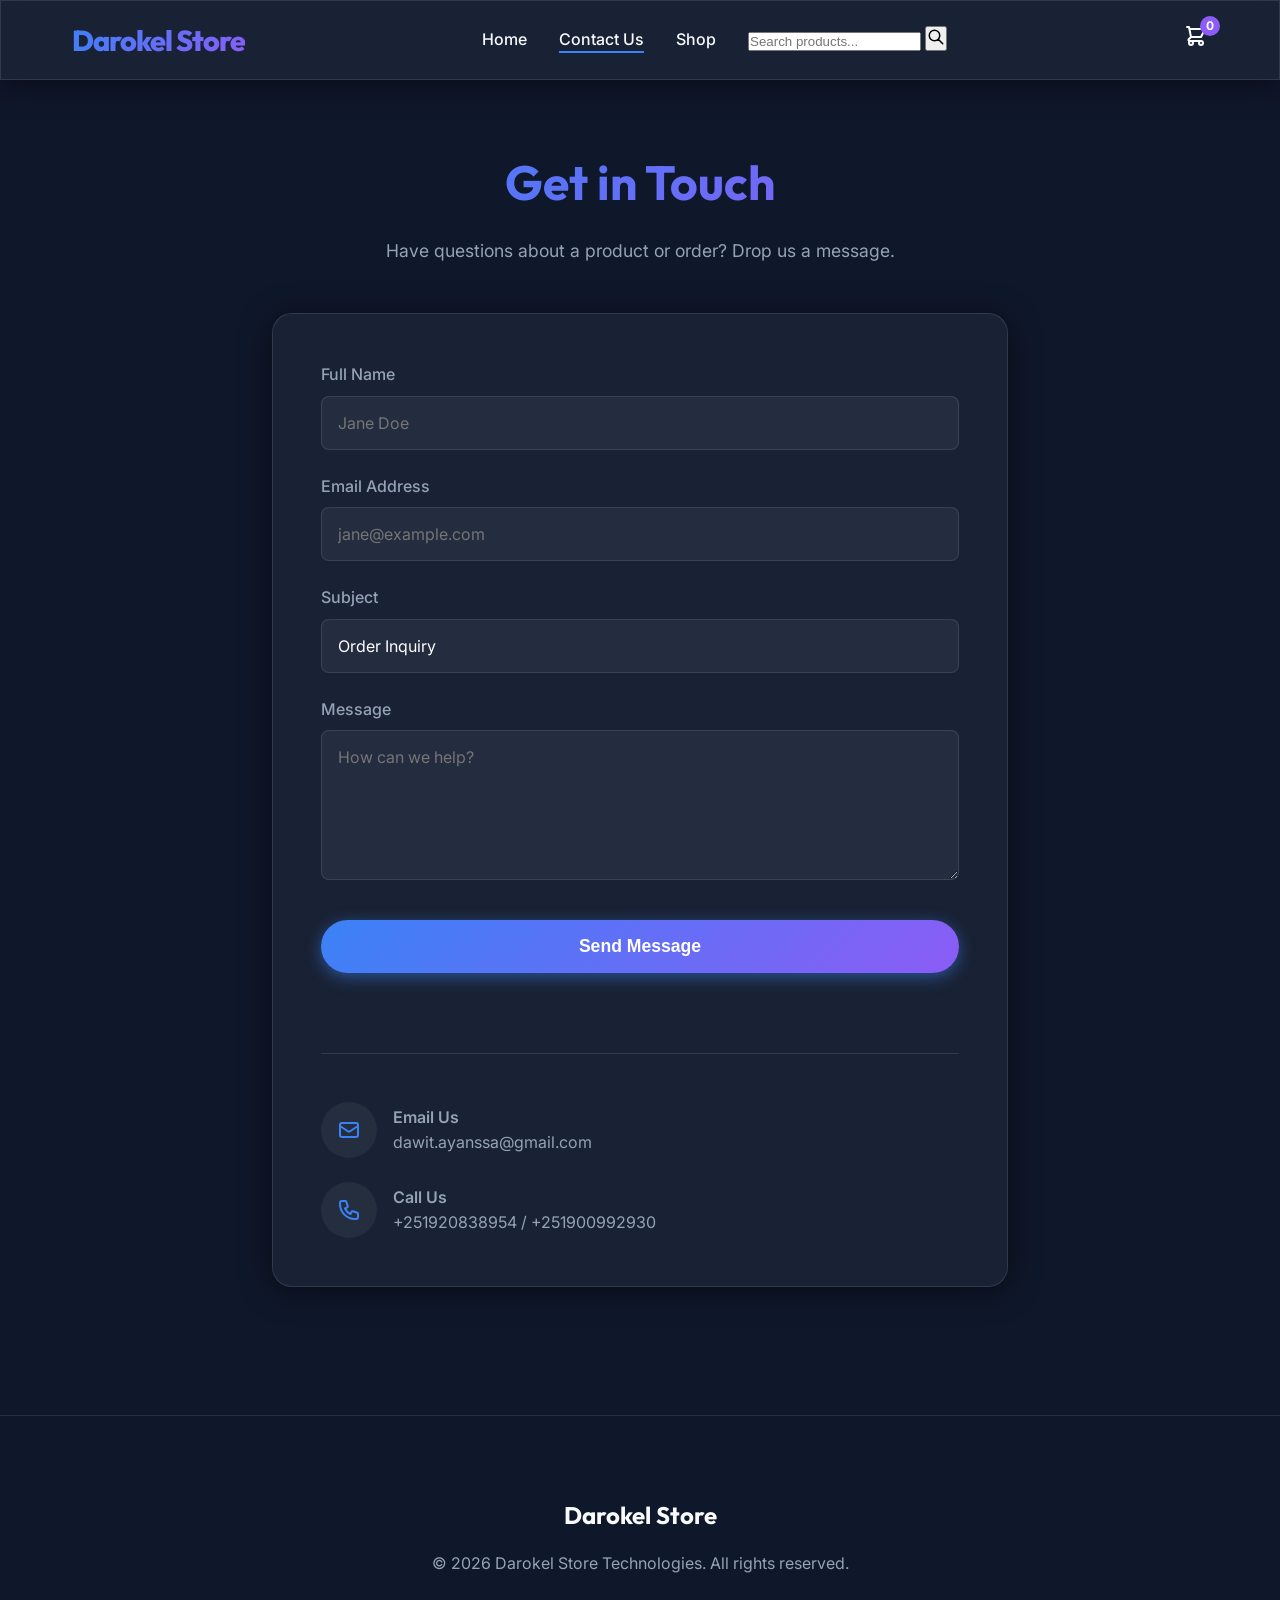
==== contact.html @ d13f0e29 "upload ecommerce site" ====
<!DOCTYPE html>
<html lang="en">
<head>
    <meta charset="UTF-8">
    <meta name="viewport" content="width=device-width, initial-scale=1.0">
    <title>Contact Us | Darokel Store</title>
    <link rel="preconnect" href="https://fonts.googleapis.com">
    <link rel="preconnect" href="https://fonts.gstatic.com" crossorigin>
    <link href="https://fonts.googleapis.com/css2?family=Inter:wght@300;400;500;600&family=Outfit:wght@500;700;800&display=swap" rel="stylesheet">
    <link rel="stylesheet" href="css/style.css">
    <style>
        .contact-container {
            max-width: 800px;
            margin: 0 auto;
            padding: 4rem 2rem;
        }
        .contact-header {
            text-align: center;
            margin-bottom: 3rem;
        }
        .contact-header h1 {
            font-family: var(--font-display);
            font-size: 3rem;
            margin-bottom: 1rem;
            background: linear-gradient(135deg, var(--accent-primary), var(--accent-secondary));
            -webkit-background-clip: text;
            -webkit-text-fill-color: transparent;
        }
        .contact-header p {
            color: var(--text-muted);
            font-size: 1.1rem;
        }
        .contact-card {
            border-radius: 20px;
            padding: 3rem;
            display: grid;
            grid-template-columns: 1fr;
            gap: 2rem;
        }
        .form-group {
            display: flex;
            flex-direction: column;
            gap: 0.5rem;
            margin-bottom: 1.5rem;
        }
        .form-group label {
            font-weight: 500;
            color: var(--text-muted);
        }
        .form-control {
            background: rgba(255,255,255,0.05);
            border: 1px solid var(--glass-border);
            border-radius: 8px;
            padding: 1rem;
            color: white;
            font-family: var(--font-main);
            font-size: 1rem;
            transition: all 0.3s ease;
        }
        .form-control:focus {
            outline: none;
            border-color: var(--accent-primary);
            box-shadow: 0 0 15px var(--accent-glow);
        }
        textarea.form-control {
            resize: vertical;
            min-height: 150px;
        }
        .contact-info {
            display: flex;
            flex-direction: column;
            gap: 1.5rem;
            margin-top: 3rem;
            padding-top: 3rem;
            border-top: 1px solid var(--glass-border);
        }
        .info-item {
            display: flex;
            align-items: center;
            gap: 1rem;
            color: var(--text-muted);
        }
        .info-icon {
            background: rgba(255,255,255,0.05);
            padding: 1rem;
            border-radius: 50%;
            color: var(--accent-primary);
            display: flex;
            align-items: center;
            justify-content: center;
        }
    </style>
</head>
<body>
    <header class="glass">
        <div class="nav-container">
            <a href="index.html" class="logo">Darokel Store</a>
            <nav style="display: flex; align-items: center; gap: 2rem;">
                <ul class="nav-links">
                    <li><a href="index.html">Home</a></li>
                    <li><a href="contact.html" class="active">Contact Us</a></li>
                    <li><a href="shop.html">Shop</a></li>
                </ul>
                <form class="search-form" onsubmit="event.preventDefault(); window.location.href='shop.html?search='+this.querySelector('.search-input').value;">
                    <input type="text" placeholder="Search products..." class="search-input">
                    <button type="submit" class="search-btn" aria-label="Search">
                        <svg width="18" height="18" fill="none" stroke="currentColor" viewBox="0 0 24 24"><path stroke-linecap="round" stroke-linejoin="round" stroke-width="2" d="M21 21l-6-6m2-5a7 7 0 11-14 0 7 7 0 0114 0z"></path></svg>
                    </button>
                </form>
            </nav>
            <a href="cart.html" class="cart-icon" aria-label="Shopping Cart">
                <svg width="24" height="24" fill="none" stroke="currentColor" viewBox="0 0 24 24"><path stroke-linecap="round" stroke-linejoin="round" stroke-width="2" d="M3 3h2l.4 2M7 13h10l4-8H5.4M7 13L5.4 5M7 13l-2.293 2.293c-.63.63-.184 1.707.707 1.707H17m0 0a2 2 0 100 4 2 2 0 000-4zm-8 2a2 2 0 11-4 0 2 2 0 014 0z"></path></svg>
                <span class="cart-count">0</span>
            </a>
        </div>
    </header>

    <main>
        <section class="contact-container">
            <div class="contact-header">
                <h1>Get in Touch</h1>
                <p>Have questions about a product or order? Drop us a message.</p>
            </div>
            
            <div class="contact-card glass">
                <form onsubmit="event.preventDefault(); alert('Message sent! We will contact you soon.'); this.reset();">
                    <div class="form-group">
                        <label for="name">Full Name</label>
                        <input type="text" id="name" class="form-control" placeholder="Jane Doe" required>
                    </div>
                    <div class="form-group">
                        <label for="email">Email Address</label>
                        <input type="email" id="email" class="form-control" placeholder="jane@example.com" required>
                    </div>
                    <div class="form-group">
                        <label for="subject">Subject</label>
                        <select id="subject" class="form-control" style="appearance: none; cursor: pointer;">
                            <option value="order">Order Inquiry</option>
                            <option value="product">Product Question</option>
                            <option value="support">Technical Support</option>
                            <option value="other">Other</option>
                        </select>
                    </div>
                    <div class="form-group">
                        <label for="message">Message</label>
                        <textarea id="message" class="form-control" placeholder="How can we help?" required></textarea>
                    </div>
                    <button type="submit" class="btn btn-primary" style="width: 100%; margin-top: 1rem;">Send Message</button>
                </form>

                <div class="contact-info">
                    <div class="info-item">
                        <div class="info-icon">
                            <svg width="24" height="24" fill="none" stroke="currentColor" viewBox="0 0 24 24"><path stroke-linecap="round" stroke-linejoin="round" stroke-width="2" d="M3 8l7.89 5.26a2 2 0 002.22 0L21 8M5 19h14a2 2 0 002-2V7a2 2 0 00-2-2H5a2 2 0 00-2 2v10a2 2 0 002 2z"></path></svg>
                        </div>
                        <div>
                            <div style="font-weight: 600;">Email Us</div>
                            <div>dawit.ayanssa@gmail.com</div>
                        </div>
                    </div>
                    <div class="info-item">
                        <div class="info-icon">
                            <svg width="24" height="24" fill="none" stroke="currentColor" viewBox="0 0 24 24"><path stroke-linecap="round" stroke-linejoin="round" stroke-width="2" d="M3 5a2 2 0 012-2h3.28a1 1 0 01.948.684l1.498 4.493a1 1 0 01-.502 1.21l-2.257 1.13a11.042 11.042 0 005.516 5.516l1.13-2.257a1 1 0 011.21-.502l4.493 1.498a1 1 0 01.684.949V19a2 2 0 01-2 2h-1C9.716 21 3 14.284 3 6V5z"></path></svg>
                        </div>
                        <div>
                            <div style="font-weight: 600;">Call Us</div>
                            <div>+251920838954 / +251900992930</div>
                        </div>
                    </div>
                </div>
            </div>
        </section>
    </main>

    <footer>
        <div class="container">
            <div class="footer-logo">Darokel Store</div>
            <p>&copy; 2026 Darokel Store Technologies. All rights reserved.</p>
        </div>
    </footer>

    <script src="js/data.js"></script>
    <script src="js/app.js"></script>
</body>
</html>
---- css/style.css ----
:root {
  /* Color Palette - Vibrant Dark Theme */
  --bg-primary: #0f172a;
  --bg-secondary: #1e293b;
  --text-main: #f8fafc;
  --text-muted: #94a3b8;
  --accent-primary: #3b82f6; /* Blueish */
  --accent-secondary: #8b5cf6; /* Purpleish */
  --accent-glow: rgba(59, 130, 246, 0.5);
  
  /* Glassmorphism */
  --glass-bg: rgba(30, 41, 59, 0.7);
  --glass-border: rgba(255, 255, 255, 0.1);
  --glass-shadow: 0 4px 30px rgba(0, 0, 0, 0.5);
  
  /* Typography */
  --font-main: 'Inter', sans-serif;
  --font-display: 'Outfit', sans-serif;
  
  /* Layout */
  --nav-height: 80px;
  --container-max: 1200px;
}

* {
  margin: 0;
  padding: 0;
  box-sizing: border-box;
}

body {
  font-family: var(--font-main);
  background-color: var(--bg-primary);
  color: var(--text-main);
  line-height: 1.6;
  overflow-x: hidden;
  min-height: 100vh;
  display: flex;
  flex-direction: column;
}

a {
  text-decoration: none;
  color: inherit;
}

ul {
  list-style: none;
}

/* Glassmorphism Utilities */
.glass {
  background: var(--glass-bg);
  backdrop-filter: blur(12px);
  -webkit-backdrop-filter: blur(12px);
  border: 1px solid var(--glass-border);
  box-shadow: var(--glass-shadow);
}

/* Header & Navigation */
header {
  position: fixed;
  top: 0;
  width: 100%;
  height: var(--nav-height);
  z-index: 1000;
  display: flex;
  justify-content: center;
  border-bottom: 1px solid var(--glass-border);
}

.nav-container {
  width: 100%;
  max-width: var(--container-max);
  padding: 0 2rem;
  display: flex;
  justify-content: space-between;
  align-items: center;
}

.logo {
  font-family: var(--font-display);
  font-size: 1.8rem;
  font-weight: 800;
  background: linear-gradient(135deg, var(--accent-primary), var(--accent-secondary));
  -webkit-background-clip: text;
  -webkit-text-fill-color: transparent;
  letter-spacing: -1px;
}

.nav-links {
  display: flex;
  gap: 2rem;
}

.nav-links a {
  font-weight: 500;
  transition: color 0.3s ease;
  position: relative;
}

.nav-links a:hover {
  color: var(--accent-primary);
}

.nav-links a::after {
  content: '';
  position: absolute;
  width: 0;
  height: 2px;
  bottom: -4px;
  left: 0;
  background-color: var(--accent-primary);
  transition: width 0.3s ease;
}

.nav-links a:hover::after, .nav-links a.active::after {
  width: 100%;
}

.cart-icon {
  position: relative;
  font-size: 1.2rem;
  cursor: pointer;
}

.cart-count {
  position: absolute;
  top: -8px;
  right: -12px;
  background-color: var(--accent-secondary);
  color: white;
  font-size: 0.75rem;
  font-weight: bold;
  height: 20px;
  width: 20px;
  border-radius: 50%;
  display: flex;
  justify-content: center;
  align-items: center;
}

/* Main Content Container */
main {
  flex-grow: 1;
  padding-top: var(--nav-height);
}

.container {
  max-width: var(--container-max);
  margin: 0 auto;
  padding: 2rem;
}

/* Hero Section */
.hero {
  min-height: calc(100vh - var(--nav-height));
  display: flex;
  align-items: center;
  position: relative;
  overflow: hidden;
  padding: 2rem;
}

.hero-bg {
  position: absolute;
  top: 50%;
  left: 50%;
  transform: translate(-50%, -50%);
  width: 60vw;
  height: 60vw;
  background: radial-gradient(circle, rgba(59,130,246,0.2) 0%, rgba(139,92,246,0.1) 40%, rgba(15,23,42,0) 70%);
  z-index: -1;
  filter: blur(60px);
  animation: pulse 10s infinite alternate ease-in-out;
}

@keyframes pulse {
  0% { transform: translate(-50%, -50%) scale(1); }
  100% { transform: translate(-50%, -50%) scale(1.2); }
}

.hero-content {
  max-width: 600px;
  z-index: 1;
}

.hero h1 {
  font-family: var(--font-display);
  font-size: 4rem;
  line-height: 1.1;
  margin-bottom: 1.5rem;
  background: linear-gradient(to right, #fff, var(--text-muted));
  -webkit-background-clip: text;
  -webkit-text-fill-color: transparent;
}

.hero p {
  font-size: 1.25rem;
  color: var(--text-muted);
  margin-bottom: 2rem;
}

.btn {
  display: inline-block;
  padding: 1rem 2.5rem;
  border-radius: 50px;
  font-weight: 600;
  font-size: 1.1rem;
  border: none;
  cursor: pointer;
  transition: all 0.3s ease;
  min-width: 150px;
  text-align: center;
}

.btn-primary {
  background: linear-gradient(135deg, var(--accent-primary), var(--accent-secondary));
  color: white;
  box-shadow: 0 4px 15px var(--accent-glow);
}

.btn-primary:hover {
  transform: translateY(-2px);
  box-shadow: 0 6px 20px rgba(139, 92, 246, 0.6);
}

.btn-icon {
  background: transparent;
  color: white;
  border: 1px solid var(--glass-border);
  border-radius: 8px;
  padding: 0.5rem 1rem;
  transition: background 0.2s;
}

.btn-icon:hover {
  background: rgba(255, 255, 255, 0.1);
}

/* Products Grid */
.section-title {
  font-family: var(--font-display);
  font-size: 2.5rem;
  margin-bottom: 2rem;
  text-align: center;
}

.products-grid {
  display: grid;
  grid-template-columns: repeat(auto-fill, minmax(280px, 1fr));
  gap: 2rem;
  padding: 1rem 0;
}

.product-card {
  border-radius: 16px;
  overflow: hidden;
  transition: transform 0.3s ease, box-shadow 0.3s ease;
  position: relative;
  display: flex;
  flex-direction: column;
}

.product-card:hover {
  transform: translateY(-10px);
  box-shadow: 0 20px 40px rgba(0, 0, 0, 0.4);
}

.product-img-wrap {
  width: 100%;
  aspect-ratio: 1 / 1;
  background-color: rgba(255, 255, 255, 0.05);
  display: flex;
  justify-content: center;
  align-items: center;
  overflow: hidden;
  position: relative;
}

.product-img-wrap img {
  width: 100%;
  height: 100%;
  object-fit: cover;
  transition: transform 0.5s ease;
}

.product-card:hover .product-img-wrap img {
  transform: scale(1.1);
}

.product-info {
  padding: 1.5rem;
  flex-grow: 1;
  display: flex;
  flex-direction: column;
  justify-content: space-between;
}

.product-category {
  font-size: 0.8rem;
  text-transform: uppercase;
  letter-spacing: 1px;
  color: var(--accent-primary);
  margin-bottom: 0.5rem;
}

.product-title {
  font-size: 1.25rem;
  font-weight: 600;
  margin-bottom: 0.5rem;
  line-height: 1.3;
}

.product-footer {
  display: flex;
  justify-content: space-between;
  align-items: center;
  margin-top: 1.5rem;
}

.product-price {
  font-size: 1.5rem;
  font-weight: 700;
  font-family: var(--font-display);
}

.add-to-cart {
  background: var(--text-main);
  color: var(--bg-primary);
  border: none;
  border-radius: 50%;
  width: 40px;
  height: 40px;
  display: flex;
  justify-content: center;
  align-items: center;
  cursor: pointer;
  transition: all 0.3s ease;
}

.add-to-cart:hover {
  background: var(--accent-primary);
  color: white;
  transform: scale(1.1);
}

/* Category Filters */
.filters {
  display: flex;
  justify-content: center;
  gap: 1rem;
  margin-bottom: 3rem;
  flex-wrap: wrap;
}

.filter-btn {
  background: rgba(255, 255, 255, 0.05);
  border: 1px solid var(--glass-border);
  color: var(--text-muted);
  padding: 0.5rem 1.5rem;
  border-radius: 30px;
  cursor: pointer;
  font-weight: 500;
  transition: all 0.3s ease;
}

.filter-btn:hover, .filter-btn.active {
  background: var(--accent-primary);
  color: white;
  border-color: var(--accent-primary);
}

/* Cart Page */
.cart-layout {
  display: grid;
  grid-template-columns: 2fr 1fr;
  gap: 2rem;
}

@media (max-width: 900px) {
  .cart-layout {
    grid-template-columns: 1fr;
  }
}

.cart-items {
  border-radius: 16px;
  padding: 1.5rem;
}

.cart-item {
  display: flex;
  align-items: center;
  gap: 1.5rem;
  padding: 1.5rem 0;
  border-bottom: 1px solid var(--glass-border);
}

.cart-item:last-child {
  border-bottom: none;
}

.cart-item-img {
  width: 100px;
  height: 100px;
  border-radius: 12px;
  object-fit: cover;
  background: rgba(255,255,255,0.05);
}

.cart-item-details {
  flex-grow: 1;
}

.cart-item-title {
  font-size: 1.1rem;
  font-weight: 600;
  margin-bottom: 0.5rem;
}

.cart-item-price {
  color: var(--accent-primary);
  font-weight: 600;
}

.qty-control {
  display: flex;
  align-items: center;
  gap: 1rem;
  background: rgba(0,0,0,0.2);
  padding: 0.25rem 0.5rem;
  border-radius: 8px;
}

.qty-btn {
  background: transparent;
  border: none;
  color: var(--text-main);
  cursor: pointer;
  font-size: 1.2rem;
  width: 24px;
  height: 24px;
  display: flex;
  align-items: center;
  justify-content: center;
}

.cart-item-remove {
  color: #ef4444;
  background: transparent;
  border: none;
  cursor: pointer;
  font-size: 1.2rem;
  padding: 0.5rem;
  transition: transform 0.2s;
}

.cart-item-remove:hover {
  transform: scale(1.2);
}

.cart-summary {
  border-radius: 16px;
  padding: 2rem;
  height: fit-content;
}

.summary-row {
  display: flex;
  justify-content: space-between;
  margin-bottom: 1rem;
  color: var(--text-muted);
}

.summary-row.total {
  color: var(--text-main);
  font-size: 1.5rem;
  font-weight: 700;
  font-family: var(--font-display);
  border-top: 1px solid var(--glass-border);
  padding-top: 1rem;
  margin-top: 1rem;
}

.empty-cart-msg {
  text-align: center;
  padding: 3rem;
  color: var(--text-muted);
}

/* Footer */
footer {
  border-top: 1px solid var(--glass-border);
  padding: 3rem 2rem;
  margin-top: 4rem;
  text-align: center;
  color: var(--text-muted);
}

.footer-logo {
  font-family: var(--font-display);
  font-size: 1.5rem;
  font-weight: 700;
  margin-bottom: 1rem;
  display: inline-block;
  color: var(--text-main);
}

/* Toast Notification */
.toast-container {
  position: fixed;
  bottom: 2rem;
  right: 2rem;
  display: flex;
  flex-direction: column;
  gap: 1rem;
  z-index: 9999;
}

.toast {
  padding: 1rem 1.5rem;
  border-radius: 8px;
  background: #10b981;
  color: white;
  font-weight: 500;
  box-shadow: 0 10px 25px rgba(0,0,0,0.2);
  animation: slideInRight 0.3s ease forwards;
  display: flex;
  align-items: center;
  gap: 0.5rem;
}

@keyframes slideInRight {
  from { transform: translateX(100%); opacity: 0; }
  to { transform: translateX(0); opacity: 1; }
}

@keyframes fadeOut {
  from { opacity: 1; }
  to { opacity: 0; }
}
\ n / *   S e a r c h   B a r   S t y l e s   * / \ n . s e a r c h - f o r m   { \ n     d i s p l a y :   f l e x ; \ n     a l i g n - i t e m s :   c e n t e r ; \ n     b a c k g r o u n d :   r g b a ( 2 5 5 , 2 5 5 , 2 5 5 , 0 . 0 5 ) ; \ n     b o r d e r :   1 p x   s o l i d   v a r ( - - g l a s s - b o r d e r ) ; \ n     b o r d e r - r a d i u s :   2 0 p x ; \ n     p a d d i n g :   0 . 2 5 r e m   1 r e m ; \ n     t r a n s i t i o n :   a l l   0 . 3 s   e a s e ; \ n } \ n . s e a r c h - f o r m : f o c u s - w i t h i n   { \ n     b o r d e r - c o l o r :   v a r ( - - a c c e n t - p r i m a r y ) ; \ n     b o x - s h a d o w :   0   0   1 0 p x   v a r ( - - a c c e n t - g l o w ) ; \ n } \ n . s e a r c h - i n p u t   { \ n     b a c k g r o u n d :   t r a n s p a r e n t ; \ n     b o r d e r :   n o n e ; \ n     c o l o r :   v a r ( - - t e x t - m a i n ) ; \ n     p a d d i n g :   0 . 5 r e m ; \ n     o u t l i n e :   n o n e ; \ n     w i d t h :   1 5 0 p x ; \ n     t r a n s i t i o n :   w i d t h   0 . 3 s   e a s e ; \ n } \ n . s e a r c h - i n p u t : f o c u s   { \ n     w i d t h :   2 0 0 p x ; \ n } \ n . s e a r c h - b t n   { \ n     b a c k g r o u n d :   t r a n s p a r e n t ; \ n     b o r d e r :   n o n e ; \ n     c o l o r :   v a r ( - - t e x t - m u t e d ) ; \ n     c u r s o r :   p o i n t e r ; \ n     d i s p l a y :   f l e x ; \ n     a l i g n - i t e m s :   c e n t e r ; \ n } \ n . s e a r c h - b t n : h o v e r   { \ n     c o l o r :   v a r ( - - a c c e n t - p r i m a r y ) ; \ n } \ n \ n / *   P r o d u c t   D e t a i l s   P a g e   S t y l e s   * / \ n . b a c k - l i n k   { \ n     d i s p l a y :   i n l i n e - f l e x ; \ n     a l i g n - i t e m s :   c e n t e r ; \ n     g a p :   0 . 5 r e m ; \ n     c o l o r :   v a r ( - - t e x t - m u t e d ) ; \ n     m a r g i n - b o t t o m :   2 r e m ; \ n     t r a n s i t i o n :   c o l o r   0 . 2 s ; \ n } \ n . b a c k - l i n k : h o v e r   { \ n     c o l o r :   v a r ( - - a c c e n t - p r i m a r y ) ; \ n } \ n . p d p - g r i d   { \ n     d i s p l a y :   g r i d ; \ n     g r i d - t e m p l a t e - c o l u m n s :   1 f r   1 f r ; \ n     g a p :   4 r e m ; \ n     a l i g n - i t e m s :   s t a r t ; \ n } \ n @ m e d i a   ( m a x - w i d t h :   9 0 0 p x )   { \ n     . p d p - g r i d   { \ n         g r i d - t e m p l a t e - c o l u m n s :   1 f r ; \ n         g a p :   2 r e m ; \ n     } \ n } \ n . p d p - i m a g e - c o n t a i n e r   { \ n     b o r d e r - r a d i u s :   2 0 p x ; \ n     o v e r f l o w :   h i d d e n ; \ n     b a c k g r o u n d :   r g b a ( 2 5 5 , 2 5 5 , 2 5 5 , 0 . 0 2 ) ; \ n     b o r d e r :   1 p x   s o l i d   v a r ( - - g l a s s - b o r d e r ) ; \ n     b o x - s h a d o w :   0   1 0 p x   3 0 p x   r g b a ( 0 , 0 , 0 , 0 . 3 ) ; \ n     a s p e c t - r a t i o :   1 / 1 ; \ n     d i s p l a y :   f l e x ; \ n     a l i g n - i t e m s :   c e n t e r ; \ n     j u s t i f y - c o n t e n t :   c e n t e r ; \ n } \ n . p d p - i m a g e - c o n t a i n e r   i m g   { \ n     w i d t h :   1 0 0 % ; \ n     h e i g h t :   1 0 0 % ; \ n     o b j e c t - f i t :   c o v e r ; \ n } \ n . p d p - c o n t e n t   h 1   { \ n     f o n t - f a m i l y :   v a r ( - - f o n t - d i s p l a y ) ; \ n     f o n t - s i z e :   3 r e m ; \ n     l i n e - h e i g h t :   1 . 1 ; \ n     m a r g i n - b o t t o m :   1 r e m ; \ n } \ n . p d p - p r i c e   { \ n     f o n t - s i z e :   2 . 5 r e m ; \ n     f o n t - w e i g h t :   7 0 0 ; \ n     c o l o r :   v a r ( - - a c c e n t - p r i m a r y ) ; \ n     m a r g i n - b o t t o m :   1 . 5 r e m ; \ n } \ n . p d p - r e v i e w s   { \ n     d i s p l a y :   f l e x ; \ n     a l i g n - i t e m s :   c e n t e r ; \ n     g a p :   0 . 5 r e m ; \ n     m a r g i n - b o t t o m :   2 r e m ; \ n     c o l o r :   # f b b f 2 4 ;   / *   S t a r   g o l d   * / \ n } \ n . p d p - r e v i e w s   s p a n   { \ n     c o l o r :   v a r ( - - t e x t - m u t e d ) ; \ n     f o n t - s i z e :   0 . 9 r e m ; \ n } \ n . p d p - d e s c r i p t i o n   { \ n     f o n t - s i z e :   1 . 1 r e m ; \ n     c o l o r :   v a r ( - - t e x t - m u t e d ) ; \ n     l i n e - h e i g h t :   1 . 8 ; \ n     m a r g i n - b o t t o m :   2 r e m ; \ n } \ n . p d p - a c t i o n s   { \ n     d i s p l a y :   f l e x ; \ n     g a p :   1 . 5 r e m ; \ n     a l i g n - i t e m s :   c e n t e r ; \ n     m a r g i n - t o p :   3 r e m ; \ n     p a d d i n g - t o p :   2 r e m ; \ n     b o r d e r - t o p :   1 p x   s o l i d   v a r ( - - g l a s s - b o r d e r ) ; \ n } \ n . p d p - q t y   { \ n     d i s p l a y :   f l e x ; \ n     a l i g n - i t e m s :   c e n t e r ; \ n     g a p :   1 r e m ; \ n     b a c k g r o u n d :   r g b a ( 0 , 0 , 0 , 0 . 2 ) ; \ n     p a d d i n g :   0 . 5 r e m   1 r e m ; \ n     b o r d e r - r a d i u s :   3 0 p x ; \ n     b o r d e r :   1 p x   s o l i d   v a r ( - - g l a s s - b o r d e r ) ; \ n } \ n . p d p - q t y - b t n   { \ n     b a c k g r o u n d :   n o n e ; \ n     b o r d e r :   n o n e ; \ n     c o l o r :   w h i t e ; \ n     f o n t - s i z e :   1 . 2 r e m ; \ n     c u r s o r :   p o i n t e r ; \ n } \ n . p d p - q t y - i n p u t   { \ n     b a c k g r o u n d :   t r a n s p a r e n t ; \ n     b o r d e r :   n o n e ; \ n     c o l o r :   w h i t e ; \ n     t e x t - a l i g n :   c e n t e r ; \ n     w i d t h :   4 0 p x ; \ n     f o n t - s i z e :   1 . 1 r e m ; \ n     f o n t - w e i g h t :   b o l d ; \ n }  
 
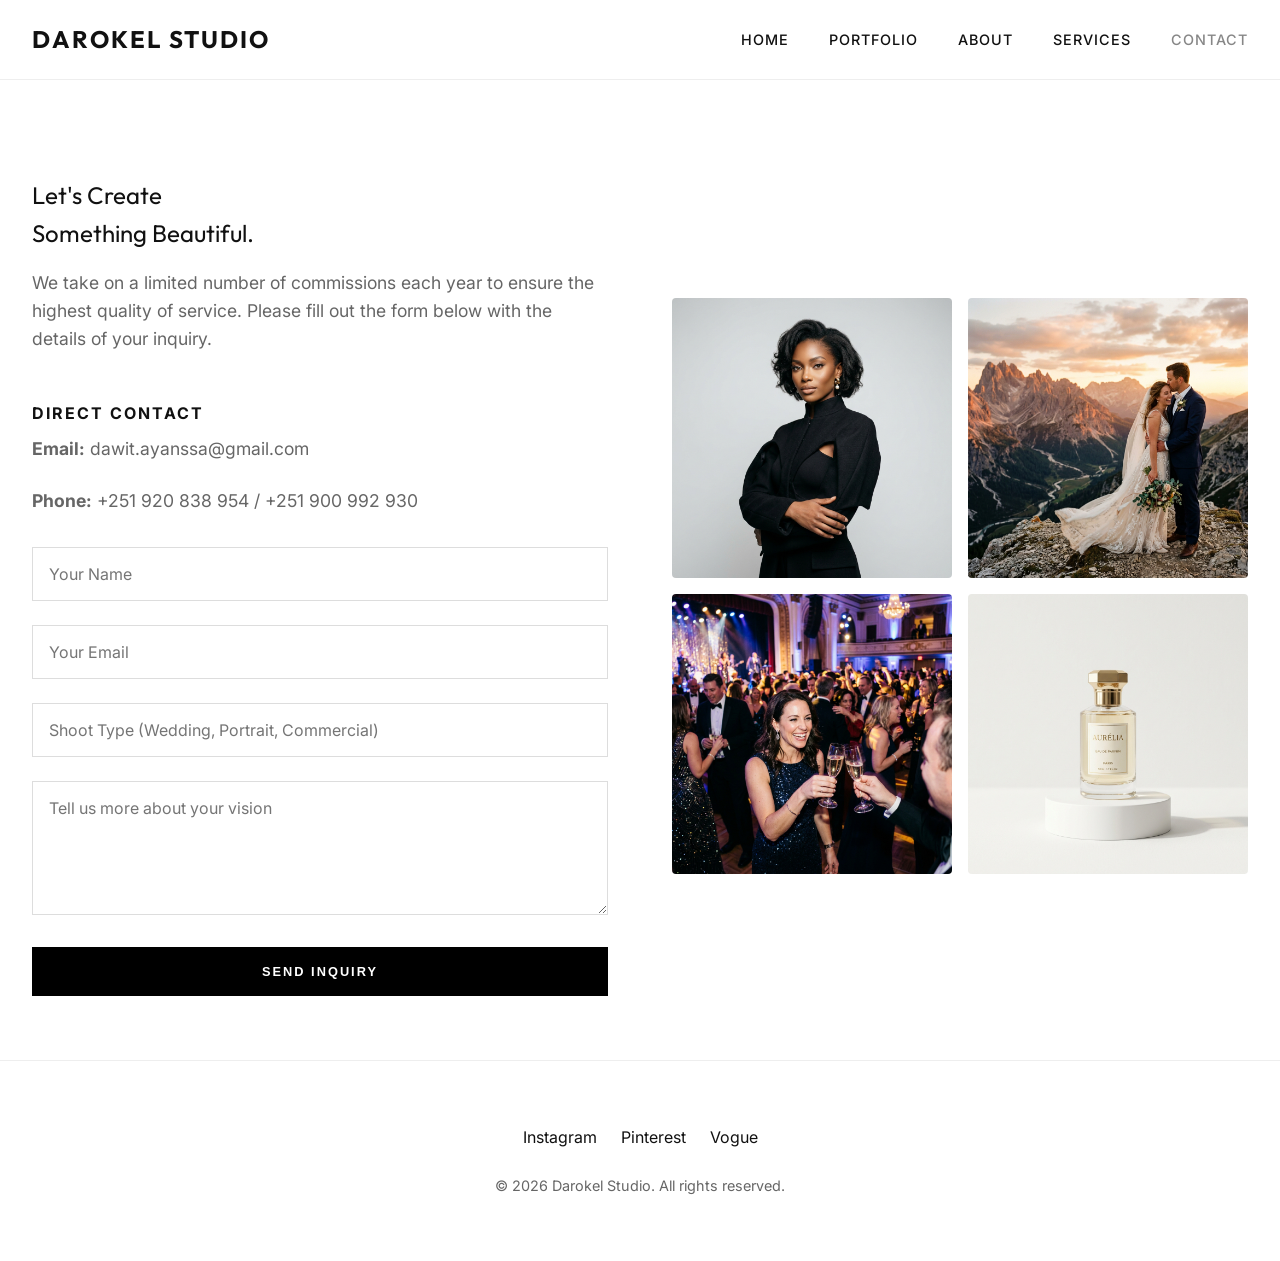
==== commit d0d4e68d: "update: project changes and new pages" ====
--- a/contact.html
+++ b/contact.html
@@ -3,183 +3,79 @@
 <head>
     <meta charset="UTF-8">
     <meta name="viewport" content="width=device-width, initial-scale=1.0">
-    <title>Contact Us | Darokel Store</title>
+    <title>Darokel Studio | Booking & Contact</title>
     <link rel="preconnect" href="https://fonts.googleapis.com">
     <link rel="preconnect" href="https://fonts.gstatic.com" crossorigin>
-    <link href="https://fonts.googleapis.com/css2?family=Inter:wght@300;400;500;600&family=Outfit:wght@500;700;800&display=swap" rel="stylesheet">
+    <link href="https://fonts.googleapis.com/css2?family=Inter:wght@300;400;500;600&family=Outfit:wght@400;600;700&display=swap" rel="stylesheet">
     <link rel="stylesheet" href="css/style.css">
-    <style>
-        .contact-container {
-            max-width: 800px;
-            margin: 0 auto;
-            padding: 4rem 2rem;
-        }
-        .contact-header {
-            text-align: center;
-            margin-bottom: 3rem;
-        }
-        .contact-header h1 {
-            font-family: var(--font-display);
-            font-size: 3rem;
-            margin-bottom: 1rem;
-            background: linear-gradient(135deg, var(--accent-primary), var(--accent-secondary));
-            -webkit-background-clip: text;
-            -webkit-text-fill-color: transparent;
-        }
-        .contact-header p {
-            color: var(--text-muted);
-            font-size: 1.1rem;
-        }
-        .contact-card {
-            border-radius: 20px;
-            padding: 3rem;
-            display: grid;
-            grid-template-columns: 1fr;
-            gap: 2rem;
-        }
-        .form-group {
-            display: flex;
-            flex-direction: column;
-            gap: 0.5rem;
-            margin-bottom: 1.5rem;
-        }
-        .form-group label {
-            font-weight: 500;
-            color: var(--text-muted);
-        }
-        .form-control {
-            background: rgba(255,255,255,0.05);
-            border: 1px solid var(--glass-border);
-            border-radius: 8px;
-            padding: 1rem;
-            color: white;
-            font-family: var(--font-main);
-            font-size: 1rem;
-            transition: all 0.3s ease;
-        }
-        .form-control:focus {
-            outline: none;
-            border-color: var(--accent-primary);
-            box-shadow: 0 0 15px var(--accent-glow);
-        }
-        textarea.form-control {
-            resize: vertical;
-            min-height: 150px;
-        }
-        .contact-info {
-            display: flex;
-            flex-direction: column;
-            gap: 1.5rem;
-            margin-top: 3rem;
-            padding-top: 3rem;
-            border-top: 1px solid var(--glass-border);
-        }
-        .info-item {
-            display: flex;
-            align-items: center;
-            gap: 1rem;
-            color: var(--text-muted);
-        }
-        .info-icon {
-            background: rgba(255,255,255,0.05);
-            padding: 1rem;
-            border-radius: 50%;
-            color: var(--accent-primary);
-            display: flex;
-            align-items: center;
-            justify-content: center;
-        }
-    </style>
 </head>
 <body>
-    <header class="glass">
+    <header>
         <div class="nav-container">
-            <a href="index.html" class="logo">Darokel Store</a>
-            <nav style="display: flex; align-items: center; gap: 2rem;">
+            <a href="index.html" class="logo">Darokel Studio</a>
+            <nav>
                 <ul class="nav-links">
                     <li><a href="index.html">Home</a></li>
-                    <li><a href="contact.html" class="active">Contact Us</a></li>
-                    <li><a href="shop.html">Shop</a></li>
+                    <li><a href="portfolio.html">Portfolio</a></li>
+                    <li><a href="about.html">About</a></li>
+                    <li><a href="services.html">Services</a></li>
+                    <li><a href="contact.html" class="active">Contact</a></li>
                 </ul>
-                <form class="search-form" onsubmit="event.preventDefault(); window.location.href='shop.html?search='+this.querySelector('.search-input').value;">
-                    <input type="text" placeholder="Search products..." class="search-input">
-                    <button type="submit" class="search-btn" aria-label="Search">
-                        <svg width="18" height="18" fill="none" stroke="currentColor" viewBox="0 0 24 24"><path stroke-linecap="round" stroke-linejoin="round" stroke-width="2" d="M21 21l-6-6m2-5a7 7 0 11-14 0 7 7 0 0114 0z"></path></svg>
-                    </button>
-                </form>
             </nav>
-            <a href="cart.html" class="cart-icon" aria-label="Shopping Cart">
-                <svg width="24" height="24" fill="none" stroke="currentColor" viewBox="0 0 24 24"><path stroke-linecap="round" stroke-linejoin="round" stroke-width="2" d="M3 3h2l.4 2M7 13h10l4-8H5.4M7 13L5.4 5M7 13l-2.293 2.293c-.63.63-.184 1.707.707 1.707H17m0 0a2 2 0 100 4 2 2 0 000-4zm-8 2a2 2 0 11-4 0 2 2 0 014 0z"></path></svg>
-                <span class="cart-count">0</span>
-            </a>
         </div>
     </header>
 
     <main>
-        <section class="contact-container">
-            <div class="contact-header">
-                <h1>Get in Touch</h1>
-                <p>Have questions about a product or order? Drop us a message.</p>
-            </div>
-            
-            <div class="contact-card glass">
-                <form onsubmit="event.preventDefault(); alert('Message sent! We will contact you soon.'); this.reset();">
-                    <div class="form-group">
-                        <label for="name">Full Name</label>
-                        <input type="text" id="name" class="form-control" placeholder="Jane Doe" required>
+        <section class="container" style="padding-top: 6rem;">
+            <div class="split-section">
+                <div class="split-content">
+                    <h1>Let's Create<br>Something Beautiful.</h1>
+                    <p style="margin-top: 1rem;">We take on a limited number of commissions each year to ensure the highest quality of service. Please fill out the form below with the details of your inquiry.</p>
+                    
+                    <div style="margin-top: 3rem; margin-bottom: 2rem;">
+                        <h4 style="text-transform: uppercase; letter-spacing: 2px; margin-bottom: 0.5rem; font-family: var(--font-main);">Direct Contact</h4>
+                        <p><strong>Email:</strong> dawit.ayanssa@gmail.com</p>
+                        <p><strong>Phone:</strong> +251 920 838 954 / +251 900 992 930</p>
                     </div>
-                    <div class="form-group">
-                        <label for="email">Email Address</label>
-                        <input type="email" id="email" class="form-control" placeholder="jane@example.com" required>
-                    </div>
-                    <div class="form-group">
-                        <label for="subject">Subject</label>
-                        <select id="subject" class="form-control" style="appearance: none; cursor: pointer;">
-                            <option value="order">Order Inquiry</option>
-                            <option value="product">Product Question</option>
-                            <option value="support">Technical Support</option>
-                            <option value="other">Other</option>
-                        </select>
-                    </div>
-                    <div class="form-group">
-                        <label for="message">Message</label>
-                        <textarea id="message" class="form-control" placeholder="How can we help?" required></textarea>
-                    </div>
-                    <button type="submit" class="btn btn-primary" style="width: 100%; margin-top: 1rem;">Send Message</button>
-                </form>
 
-                <div class="contact-info">
-                    <div class="info-item">
-                        <div class="info-icon">
-                            <svg width="24" height="24" fill="none" stroke="currentColor" viewBox="0 0 24 24"><path stroke-linecap="round" stroke-linejoin="round" stroke-width="2" d="M3 8l7.89 5.26a2 2 0 002.22 0L21 8M5 19h14a2 2 0 002-2V7a2 2 0 00-2-2H5a2 2 0 00-2 2v10a2 2 0 002 2z"></path></svg>
+                    <form class="contact-form" onsubmit="event.preventDefault(); alert('Thank you for your inquiry. Darokel Studio will reach out soon.');">
+                        <div class="form-group">
+                            <input type="text" placeholder="Your Name" required>
                         </div>
-                        <div>
-                            <div style="font-weight: 600;">Email Us</div>
-                            <div>dawit.ayanssa@gmail.com</div>
+                        <div class="form-group">
+                            <input type="email" placeholder="Your Email" required>
                         </div>
-                    </div>
-                    <div class="info-item">
-                        <div class="info-icon">
-                            <svg width="24" height="24" fill="none" stroke="currentColor" viewBox="0 0 24 24"><path stroke-linecap="round" stroke-linejoin="round" stroke-width="2" d="M3 5a2 2 0 012-2h3.28a1 1 0 01.948.684l1.498 4.493a1 1 0 01-.502 1.21l-2.257 1.13a11.042 11.042 0 005.516 5.516l1.13-2.257a1 1 0 011.21-.502l4.493 1.498a1 1 0 01.684.949V19a2 2 0 01-2 2h-1C9.716 21 3 14.284 3 6V5z"></path></svg>
+                        <div class="form-group">
+                            <input type="text" placeholder="Shoot Type (Wedding, Portrait, Commercial)" required>
                         </div>
-                        <div>
-                            <div style="font-weight: 600;">Call Us</div>
-                            <div>+251920838954 / +251900992930</div>
+                        <div class="form-group">
+                            <textarea rows="5" placeholder="Tell us more about your vision" required></textarea>
                         </div>
-                    </div>
+                        <button type="submit" class="btn">Send Inquiry</button>
+                    </form>
+                </div>
+                <div class="split-img" style="display: grid; grid-template-columns: 1fr 1fr; gap: 1rem;">
+                    <!-- Instagram Grid simulation -->
+                    <img src="images/portrait.png" alt="Instagram 1" style="aspect-ratio: 1/1;">
+                    <img src="images/wedding.png" alt="Instagram 2" style="aspect-ratio: 1/1;">
+                    <img src="images/event.png" alt="Instagram 3" style="aspect-ratio: 1/1;">
+                    <img src="images/commercial.png" alt="Instagram 4" style="aspect-ratio: 1/1;">
                 </div>
             </div>
         </section>
     </main>
 
     <footer>
-        <div class="container">
-            <div class="footer-logo">Darokel Store</div>
-            <p>&copy; 2026 Darokel Store Technologies. All rights reserved.</p>
+        <div class="container" style="padding: 0;">
+            <div class="social-links">
+                <a href="#">Instagram</a>
+                <a href="#">Pinterest</a>
+                <a href="#">Vogue</a>
+            </div>
+            <p>&copy; 2026 Darokel Studio. All rights reserved.</p>
         </div>
     </footer>
 
-    <script src="js/data.js"></script>
     <script src="js/app.js"></script>
 </body>
 </html>
--- a/css/style.css
+++ b/css/style.css
@@ -1,545 +1,135 @@
 :root {
-  /* Color Palette - Vibrant Dark Theme */
-  --bg-primary: #0f172a;
-  --bg-secondary: #1e293b;
-  --text-main: #f8fafc;
-  --text-muted: #94a3b8;
-  --accent-primary: #3b82f6; /* Blueish */
-  --accent-secondary: #8b5cf6; /* Purpleish */
-  --accent-glow: rgba(59, 130, 246, 0.5);
+  --bg-primary: #ffffff;
+  --bg-secondary: #f9f9f9;
+  --text-main: #111111;
+  --text-muted: #666666;
+  --accent: #000000;
   
-  /* Glassmorphism */
-  --glass-bg: rgba(30, 41, 59, 0.7);
-  --glass-border: rgba(255, 255, 255, 0.1);
-  --glass-shadow: 0 4px 30px rgba(0, 0, 0, 0.5);
-  
-  /* Typography */
   --font-main: 'Inter', sans-serif;
   --font-display: 'Outfit', sans-serif;
   
-  /* Layout */
   --nav-height: 80px;
-  --container-max: 1200px;
+  --container-max: 1400px;
 }
 
-* {
-  margin: 0;
-  padding: 0;
-  box-sizing: border-box;
-}
-
+* { margin: 0; padding: 0; box-sizing: border-box; }
 body {
   font-family: var(--font-main);
   background-color: var(--bg-primary);
   color: var(--text-main);
   line-height: 1.6;
-  overflow-x: hidden;
   min-height: 100vh;
   display: flex;
   flex-direction: column;
 }
+a { text-decoration: none; color: inherit; }
+ul { list-style: none; }
 
-a {
-  text-decoration: none;
-  color: inherit;
+/* Navigation */
+header {
+  position: fixed; top: 0; width: 100%; height: var(--nav-height);
+  z-index: 1000; display: flex; justify-content: center;
+  background: rgba(255, 255, 255, 0.95);
+  backdrop-filter: blur(10px);
+  border-bottom: 1px solid #eeeeee;
 }
+.nav-container {
+  width: 100%; max-width: var(--container-max); padding: 0 2rem;
+  display: flex; justify-content: space-between; align-items: center;
+}
+.logo { font-family: var(--font-display); font-size: 1.5rem; font-weight: 700; letter-spacing: 2px; text-transform: uppercase; }
+.nav-links { display: flex; gap: 2.5rem; }
+.nav-links a { font-size: 0.9rem; font-weight: 500; text-transform: uppercase; letter-spacing: 1px; transition: opacity 0.3s; }
+.nav-links a:hover, .nav-links a.active { opacity: 0.5; }
 
-ul {
-  list-style: none;
+/* Layout Utilities */
+main { flex-grow: 1; padding-top: var(--nav-height); }
+.container { max-width: var(--container-max); margin: 0 auto; padding: 4rem 2rem; }
+.text-center { text-align: center; }
+
+h1, h2, h3 { font-family: var(--font-display); font-weight: 400; }
+
+.btn {
+  display: inline-block; padding: 1rem 3rem; background: var(--accent); color: #fff;
+  text-transform: uppercase; letter-spacing: 2px; font-size: 0.8rem; font-weight: 600;
+  transition: all 0.3s; border: 1px solid var(--accent); cursor: pointer;
 }
+.btn:hover { background: transparent; color: var(--accent); }
+.btn-outline { background: transparent; color: var(--accent); }
+.btn-outline:hover { background: var(--accent); color: #fff; }
 
-/* Glassmorphism Utilities */
-.glass {
-  background: var(--glass-bg);
-  backdrop-filter: blur(12px);
-  -webkit-backdrop-filter: blur(12px);
-  border: 1px solid var(--glass-border);
-  box-shadow: var(--glass-shadow);
-}
+/* Hero */
+.hero { display: flex; align-items: center; justify-content: center; min-height: 90vh; background: var(--bg-secondary); padding: 2rem; position: relative; overflow: hidden; }
+.hero-content { position: relative; z-index: 2; text-align: center; max-width: 800px; }
+.hero-content h1 { font-size: 4.5rem; margin-bottom: 1.5rem; line-height: 1.1; letter-spacing: -2px;}
+.hero-content p { font-size: 1.2rem; color: var(--text-muted); margin-bottom: 2.5rem; font-weight: 300; max-width: 600px; margin-left: auto; margin-right: auto;}
 
-/* Header & Navigation */
-header {
-  position: fixed;
-  top: 0;
-  width: 100%;
-  height: var(--nav-height);
-  z-index: 1000;
-  display: flex;
-  justify-content: center;
-  border-bottom: 1px solid var(--glass-border);
-}
+/* Dynamic Gallery Grid */
+.filters { display: flex; justify-content: center; gap: 2rem; margin-bottom: 3rem; flex-wrap: wrap; }
+.filter-btn { background: none; border: none; font-family: var(--font-main); text-transform: uppercase; letter-spacing: 1px; font-size: 0.85rem; color: var(--text-muted); cursor: pointer; transition: color 0.3s; padding-bottom: 5px; border-bottom: 1px solid transparent; }
+.filter-btn:hover, .filter-btn.active { color: var(--accent); border-color: var(--accent); }
 
-.nav-container {
-  width: 100%;
-  max-width: var(--container-max);
-  padding: 0 2rem;
-  display: flex;
-  justify-content: space-between;
-  align-items: center;
-}
-
-.logo {
-  font-family: var(--font-display);
-  font-size: 1.8rem;
-  font-weight: 800;
-  background: linear-gradient(135deg, var(--accent-primary), var(--accent-secondary));
-  -webkit-background-clip: text;
-  -webkit-text-fill-color: transparent;
-  letter-spacing: -1px;
-}
-
-.nav-links {
-  display: flex;
+.portfolio-grid {
+  display: grid;
+  grid-template-columns: repeat(auto-fill, minmax(350px, 1fr));
   gap: 2rem;
 }
+.gallery-item {
+  position: relative; overflow: hidden; border-radius: 4px; aspect-ratio: 4/5;
+}
+.gallery-item img {
+  width: 100%; height: 100%; object-fit: cover; transition: transform 0.6s ease;
+}
+.gallery-overlay {
+  position: absolute; top: 0; left: 0; right: 0; bottom: 0;
+  background: rgba(0,0,0,0.4); opacity: 0; transition: opacity 0.3s ease;
+  display: flex; align-items: center; justify-content: center; cursor: pointer;
+}
+.gallery-item:hover img { transform: scale(1.05); }
+.gallery-item:hover .gallery-overlay { opacity: 1; }
+.overlay-text { text-align: center; color: white; transform: translateY(20px); transition: transform 0.3s ease; }
+.gallery-item:hover .overlay-text { transform: translateY(0); }
+.overlay-text h3 { font-size: 1.5rem; letter-spacing: 1px; margin-bottom: 0.5rem; }
+.overlay-text p { font-size: 0.8rem; text-transform: uppercase; letter-spacing: 2px; }
 
-.nav-links a {
-  font-weight: 500;
-  transition: color 0.3s ease;
-  position: relative;
+/* Lightbox */
+.lightbox {
+  position: fixed; top: 0; left: 0; width: 100%; height: 100%;
+  background: rgba(255,255,255,0.98); z-index: 2000;
+  display: none; align-items: center; justify-content: center; flex-direction: column;
+  opacity: 0; transition: opacity 0.3s ease;
 }
+.lightbox.active { opacity: 1; }
+.lightbox-close {
+  position: absolute; top: 2rem; right: 3rem; font-size: 3rem; font-weight: 300; cursor: pointer; color: var(--accent); transition: transform 0.3s;
+}
+.lightbox-close:hover { transform: scale(1.2); }
+.lightbox-content { max-width: 90%; max-height: 80vh; object-fit: contain; box-shadow: 0 20px 50px rgba(0,0,0,0.1); }
+#lightboxCaption { margin-top: 2rem; font-family: var(--font-display); font-size: 1.2rem; }
 
-.nav-links a:hover {
-  color: var(--accent-primary);
+/* Two Column Layouts (About, Services, Contact) */
+.split-section { display: grid; grid-template-columns: 1fr 1fr; gap: 4rem; align-items: center; }
+.split-img img { width: 100%; height: auto; aspect-ratio: 3/4; object-fit: cover; border-radius: 4px; }
+.split-content h2 { font-size: 3.5rem; margin-bottom: 2rem; letter-spacing: -1px; }
+.split-content p { color: var(--text-muted); margin-bottom: 1.5rem; font-size: 1.1rem; }
+.service-pkg { border-bottom: 1px solid #eee; padding: 2rem 0; }
+.service-pkg h3 { font-size: 1.8rem; margin-bottom: 0.5rem; }
+.service-pkg .price { font-weight: 600; font-size: 1.2rem; margin-bottom: 1rem; color: var(--text-main); }
+
+/* Forms */
+.contact-form { display: flex; flex-direction: column; gap: 1.5rem; margin-top: 2rem; }
+.form-group input, .form-group textarea {
+  width: 100%; padding: 1rem; border: 1px solid #ddd; background: transparent;
+  font-family: var(--font-main); transition: border-color 0.3s; font-size: 1rem;
 }
+.form-group input:focus, .form-group textarea:focus { outline: none; border-color: var(--accent); }
 
-.nav-links a::after {
-  content: '';
-  position: absolute;
-  width: 0;
-  height: 2px;
-  bottom: -4px;
-  left: 0;
-  background-color: var(--accent-primary);
-  transition: width 0.3s ease;
-}
-
-.nav-links a:hover::after, .nav-links a.active::after {
-  width: 100%;
-}
-
-.cart-icon {
-  position: relative;
-  font-size: 1.2rem;
-  cursor: pointer;
-}
-
-.cart-count {
-  position: absolute;
-  top: -8px;
-  right: -12px;
-  background-color: var(--accent-secondary);
-  color: white;
-  font-size: 0.75rem;
-  font-weight: bold;
-  height: 20px;
-  width: 20px;
-  border-radius: 50%;
-  display: flex;
-  justify-content: center;
-  align-items: center;
-}
-
-/* Main Content Container */
-main {
-  flex-grow: 1;
-  padding-top: var(--nav-height);
-}
-
-.container {
-  max-width: var(--container-max);
-  margin: 0 auto;
-  padding: 2rem;
-}
-
-/* Hero Section */
-.hero {
-  min-height: calc(100vh - var(--nav-height));
-  display: flex;
-  align-items: center;
-  position: relative;
-  overflow: hidden;
-  padding: 2rem;
-}
-
-.hero-bg {
-  position: absolute;
-  top: 50%;
-  left: 50%;
-  transform: translate(-50%, -50%);
-  width: 60vw;
-  height: 60vw;
-  background: radial-gradient(circle, rgba(59,130,246,0.2) 0%, rgba(139,92,246,0.1) 40%, rgba(15,23,42,0) 70%);
-  z-index: -1;
-  filter: blur(60px);
-  animation: pulse 10s infinite alternate ease-in-out;
-}
-
-@keyframes pulse {
-  0% { transform: translate(-50%, -50%) scale(1); }
-  100% { transform: translate(-50%, -50%) scale(1.2); }
-}
-
-.hero-content {
-  max-width: 600px;
-  z-index: 1;
-}
-
-.hero h1 {
-  font-family: var(--font-display);
-  font-size: 4rem;
-  line-height: 1.1;
-  margin-bottom: 1.5rem;
-  background: linear-gradient(to right, #fff, var(--text-muted));
-  -webkit-background-clip: text;
-  -webkit-text-fill-color: transparent;
-}
-
-.hero p {
-  font-size: 1.25rem;
-  color: var(--text-muted);
-  margin-bottom: 2rem;
-}
-
-.btn {
-  display: inline-block;
-  padding: 1rem 2.5rem;
-  border-radius: 50px;
-  font-weight: 600;
-  font-size: 1.1rem;
-  border: none;
-  cursor: pointer;
-  transition: all 0.3s ease;
-  min-width: 150px;
-  text-align: center;
-}
-
-.btn-primary {
-  background: linear-gradient(135deg, var(--accent-primary), var(--accent-secondary));
-  color: white;
-  box-shadow: 0 4px 15px var(--accent-glow);
-}
-
-.btn-primary:hover {
-  transform: translateY(-2px);
-  box-shadow: 0 6px 20px rgba(139, 92, 246, 0.6);
-}
-
-.btn-icon {
-  background: transparent;
-  color: white;
-  border: 1px solid var(--glass-border);
-  border-radius: 8px;
-  padding: 0.5rem 1rem;
-  transition: background 0.2s;
-}
-
-.btn-icon:hover {
-  background: rgba(255, 255, 255, 0.1);
-}
-
-/* Products Grid */
-.section-title {
-  font-family: var(--font-display);
-  font-size: 2.5rem;
-  margin-bottom: 2rem;
-  text-align: center;
-}
-
-.products-grid {
-  display: grid;
-  grid-template-columns: repeat(auto-fill, minmax(280px, 1fr));
-  gap: 2rem;
-  padding: 1rem 0;
-}
-
-.product-card {
-  border-radius: 16px;
-  overflow: hidden;
-  transition: transform 0.3s ease, box-shadow 0.3s ease;
-  position: relative;
-  display: flex;
-  flex-direction: column;
-}
-
-.product-card:hover {
-  transform: translateY(-10px);
-  box-shadow: 0 20px 40px rgba(0, 0, 0, 0.4);
-}
-
-.product-img-wrap {
-  width: 100%;
-  aspect-ratio: 1 / 1;
-  background-color: rgba(255, 255, 255, 0.05);
-  display: flex;
-  justify-content: center;
-  align-items: center;
-  overflow: hidden;
-  position: relative;
-}
-
-.product-img-wrap img {
-  width: 100%;
-  height: 100%;
-  object-fit: cover;
-  transition: transform 0.5s ease;
-}
-
-.product-card:hover .product-img-wrap img {
-  transform: scale(1.1);
-}
-
-.product-info {
-  padding: 1.5rem;
-  flex-grow: 1;
-  display: flex;
-  flex-direction: column;
-  justify-content: space-between;
-}
-
-.product-category {
-  font-size: 0.8rem;
-  text-transform: uppercase;
-  letter-spacing: 1px;
-  color: var(--accent-primary);
-  margin-bottom: 0.5rem;
-}
-
-.product-title {
-  font-size: 1.25rem;
-  font-weight: 600;
-  margin-bottom: 0.5rem;
-  line-height: 1.3;
-}
-
-.product-footer {
-  display: flex;
-  justify-content: space-between;
-  align-items: center;
-  margin-top: 1.5rem;
-}
-
-.product-price {
-  font-size: 1.5rem;
-  font-weight: 700;
-  font-family: var(--font-display);
-}
-
-.add-to-cart {
-  background: var(--text-main);
-  color: var(--bg-primary);
-  border: none;
-  border-radius: 50%;
-  width: 40px;
-  height: 40px;
-  display: flex;
-  justify-content: center;
-  align-items: center;
-  cursor: pointer;
-  transition: all 0.3s ease;
-}
-
-.add-to-cart:hover {
-  background: var(--accent-primary);
-  color: white;
-  transform: scale(1.1);
-}
-
-/* Category Filters */
-.filters {
-  display: flex;
-  justify-content: center;
-  gap: 1rem;
-  margin-bottom: 3rem;
-  flex-wrap: wrap;
-}
-
-.filter-btn {
-  background: rgba(255, 255, 255, 0.05);
-  border: 1px solid var(--glass-border);
-  color: var(--text-muted);
-  padding: 0.5rem 1.5rem;
-  border-radius: 30px;
-  cursor: pointer;
-  font-weight: 500;
-  transition: all 0.3s ease;
-}
-
-.filter-btn:hover, .filter-btn.active {
-  background: var(--accent-primary);
-  color: white;
-  border-color: var(--accent-primary);
-}
-
-/* Cart Page */
-.cart-layout {
-  display: grid;
-  grid-template-columns: 2fr 1fr;
-  gap: 2rem;
-}
+/* Footer */
+footer { text-align: center; padding: 4rem 2rem; border-top: 1px solid #eee; margin-top: auto; }
+footer .social-links { display: flex; justify-content: center; gap: 1.5rem; margin-bottom: 1.5rem; }
+footer p { color: var(--text-muted); font-size: 0.9rem; }
 
 @media (max-width: 900px) {
-  .cart-layout {
-    grid-template-columns: 1fr;
-  }
+  .hero-content h1 { font-size: 3rem; }
+  .split-section { grid-template-columns: 1fr; gap: 2rem; }
 }
-
-.cart-items {
-  border-radius: 16px;
-  padding: 1.5rem;
-}
-
-.cart-item {
-  display: flex;
-  align-items: center;
-  gap: 1.5rem;
-  padding: 1.5rem 0;
-  border-bottom: 1px solid var(--glass-border);
-}
-
-.cart-item:last-child {
-  border-bottom: none;
-}
-
-.cart-item-img {
-  width: 100px;
-  height: 100px;
-  border-radius: 12px;
-  object-fit: cover;
-  background: rgba(255,255,255,0.05);
-}
-
-.cart-item-details {
-  flex-grow: 1;
-}
-
-.cart-item-title {
-  font-size: 1.1rem;
-  font-weight: 600;
-  margin-bottom: 0.5rem;
-}
-
-.cart-item-price {
-  color: var(--accent-primary);
-  font-weight: 600;
-}
-
-.qty-control {
-  display: flex;
-  align-items: center;
-  gap: 1rem;
-  background: rgba(0,0,0,0.2);
-  padding: 0.25rem 0.5rem;
-  border-radius: 8px;
-}
-
-.qty-btn {
-  background: transparent;
-  border: none;
-  color: var(--text-main);
-  cursor: pointer;
-  font-size: 1.2rem;
-  width: 24px;
-  height: 24px;
-  display: flex;
-  align-items: center;
-  justify-content: center;
-}
-
-.cart-item-remove {
-  color: #ef4444;
-  background: transparent;
-  border: none;
-  cursor: pointer;
-  font-size: 1.2rem;
-  padding: 0.5rem;
-  transition: transform 0.2s;
-}
-
-.cart-item-remove:hover {
-  transform: scale(1.2);
-}
-
-.cart-summary {
-  border-radius: 16px;
-  padding: 2rem;
-  height: fit-content;
-}
-
-.summary-row {
-  display: flex;
-  justify-content: space-between;
-  margin-bottom: 1rem;
-  color: var(--text-muted);
-}
-
-.summary-row.total {
-  color: var(--text-main);
-  font-size: 1.5rem;
-  font-weight: 700;
-  font-family: var(--font-display);
-  border-top: 1px solid var(--glass-border);
-  padding-top: 1rem;
-  margin-top: 1rem;
-}
-
-.empty-cart-msg {
-  text-align: center;
-  padding: 3rem;
-  color: var(--text-muted);
-}
-
-/* Footer */
-footer {
-  border-top: 1px solid var(--glass-border);
-  padding: 3rem 2rem;
-  margin-top: 4rem;
-  text-align: center;
-  color: var(--text-muted);
-}
-
-.footer-logo {
-  font-family: var(--font-display);
-  font-size: 1.5rem;
-  font-weight: 700;
-  margin-bottom: 1rem;
-  display: inline-block;
-  color: var(--text-main);
-}
-
-/* Toast Notification */
-.toast-container {
-  position: fixed;
-  bottom: 2rem;
-  right: 2rem;
-  display: flex;
-  flex-direction: column;
-  gap: 1rem;
-  z-index: 9999;
-}
-
-.toast {
-  padding: 1rem 1.5rem;
-  border-radius: 8px;
-  background: #10b981;
-  color: white;
-  font-weight: 500;
-  box-shadow: 0 10px 25px rgba(0,0,0,0.2);
-  animation: slideInRight 0.3s ease forwards;
-  display: flex;
-  align-items: center;
-  gap: 0.5rem;
-}
-
-@keyframes slideInRight {
-  from { transform: translateX(100%); opacity: 0; }
-  to { transform: translateX(0); opacity: 1; }
-}
-
-@keyframes fadeOut {
-  from { opacity: 1; }
-  to { opacity: 0; }
-}
-\ n / *   S e a r c h   B a r   S t y l e s   * / \ n . s e a r c h - f o r m   { \ n     d i s p l a y :   f l e x ; \ n     a l i g n - i t e m s :   c e n t e r ; \ n     b a c k g r o u n d :   r g b a ( 2 5 5 , 2 5 5 , 2 5 5 , 0 . 0 5 ) ; \ n     b o r d e r :   1 p x   s o l i d   v a r ( - - g l a s s - b o r d e r ) ; \ n     b o r d e r - r a d i u s :   2 0 p x ; \ n     p a d d i n g :   0 . 2 5 r e m   1 r e m ; \ n     t r a n s i t i o n :   a l l   0 . 3 s   e a s e ; \ n } \ n . s e a r c h - f o r m : f o c u s - w i t h i n   { \ n     b o r d e r - c o l o r :   v a r ( - - a c c e n t - p r i m a r y ) ; \ n     b o x - s h a d o w :   0   0   1 0 p x   v a r ( - - a c c e n t - g l o w ) ; \ n } \ n . s e a r c h - i n p u t   { \ n     b a c k g r o u n d :   t r a n s p a r e n t ; \ n     b o r d e r :   n o n e ; \ n     c o l o r :   v a r ( - - t e x t - m a i n ) ; \ n     p a d d i n g :   0 . 5 r e m ; \ n     o u t l i n e :   n o n e ; \ n     w i d t h :   1 5 0 p x ; \ n     t r a n s i t i o n :   w i d t h   0 . 3 s   e a s e ; \ n } \ n . s e a r c h - i n p u t : f o c u s   { \ n     w i d t h :   2 0 0 p x ; \ n } \ n . s e a r c h - b t n   { \ n     b a c k g r o u n d :   t r a n s p a r e n t ; \ n     b o r d e r :   n o n e ; \ n     c o l o r :   v a r ( - - t e x t - m u t e d ) ; \ n     c u r s o r :   p o i n t e r ; \ n     d i s p l a y :   f l e x ; \ n     a l i g n - i t e m s :   c e n t e r ; \ n } \ n . s e a r c h - b t n : h o v e r   { \ n     c o l o r :   v a r ( - - a c c e n t - p r i m a r y ) ; \ n } \ n \ n / *   P r o d u c t   D e t a i l s   P a g e   S t y l e s   * / \ n . b a c k - l i n k   { \ n     d i s p l a y :   i n l i n e - f l e x ; \ n     a l i g n - i t e m s :   c e n t e r ; \ n     g a p :   0 . 5 r e m ; \ n     c o l o r :   v a r ( - - t e x t - m u t e d ) ; \ n     m a r g i n - b o t t o m :   2 r e m ; \ n     t r a n s i t i o n :   c o l o r   0 . 2 s ; \ n } \ n . b a c k - l i n k : h o v e r   { \ n     c o l o r :   v a r ( - - a c c e n t - p r i m a r y ) ; \ n } \ n . p d p - g r i d   { \ n     d i s p l a y :   g r i d ; \ n     g r i d - t e m p l a t e - c o l u m n s :   1 f r   1 f r ; \ n     g a p :   4 r e m ; \ n     a l i g n - i t e m s :   s t a r t ; \ n } \ n @ m e d i a   ( m a x - w i d t h :   9 0 0 p x )   { \ n     . p d p - g r i d   { \ n         g r i d - t e m p l a t e - c o l u m n s :   1 f r ; \ n         g a p :   2 r e m ; \ n     } \ n } \ n . p d p - i m a g e - c o n t a i n e r   { \ n     b o r d e r - r a d i u s :   2 0 p x ; \ n     o v e r f l o w :   h i d d e n ; \ n     b a c k g r o u n d :   r g b a ( 2 5 5 , 2 5 5 , 2 5 5 , 0 . 0 2 ) ; \ n     b o r d e r :   1 p x   s o l i d   v a r ( - - g l a s s - b o r d e r ) ; \ n     b o x - s h a d o w :   0   1 0 p x   3 0 p x   r g b a ( 0 , 0 , 0 , 0 . 3 ) ; \ n     a s p e c t - r a t i o :   1 / 1 ; \ n     d i s p l a y :   f l e x ; \ n     a l i g n - i t e m s :   c e n t e r ; \ n     j u s t i f y - c o n t e n t :   c e n t e r ; \ n } \ n . p d p - i m a g e - c o n t a i n e r   i m g   { \ n     w i d t h :   1 0 0 % ; \ n     h e i g h t :   1 0 0 % ; \ n     o b j e c t - f i t :   c o v e r ; \ n } \ n . p d p - c o n t e n t   h 1   { \ n     f o n t - f a m i l y :   v a r ( - - f o n t - d i s p l a y ) ; \ n     f o n t - s i z e :   3 r e m ; \ n     l i n e - h e i g h t :   1 . 1 ; \ n     m a r g i n - b o t t o m :   1 r e m ; \ n } \ n . p d p - p r i c e   { \ n     f o n t - s i z e :   2 . 5 r e m ; \ n     f o n t - w e i g h t :   7 0 0 ; \ n     c o l o r :   v a r ( - - a c c e n t - p r i m a r y ) ; \ n     m a r g i n - b o t t o m :   1 . 5 r e m ; \ n } \ n . p d p - r e v i e w s   { \ n     d i s p l a y :   f l e x ; \ n     a l i g n - i t e m s :   c e n t e r ; \ n     g a p :   0 . 5 r e m ; \ n     m a r g i n - b o t t o m :   2 r e m ; \ n     c o l o r :   # f b b f 2 4 ;   / *   S t a r   g o l d   * / \ n } \ n . p d p - r e v i e w s   s p a n   { \ n     c o l o r :   v a r ( - - t e x t - m u t e d ) ; \ n     f o n t - s i z e :   0 . 9 r e m ; \ n } \ n . p d p - d e s c r i p t i o n   { \ n     f o n t - s i z e :   1 . 1 r e m ; \ n     c o l o r :   v a r ( - - t e x t - m u t e d ) ; \ n     l i n e - h e i g h t :   1 . 8 ; \ n     m a r g i n - b o t t o m :   2 r e m ; \ n } \ n . p d p - a c t i o n s   { \ n     d i s p l a y :   f l e x ; \ n     g a p :   1 . 5 r e m ; \ n     a l i g n - i t e m s :   c e n t e r ; \ n     m a r g i n - t o p :   3 r e m ; \ n     p a d d i n g - t o p :   2 r e m ; \ n     b o r d e r - t o p :   1 p x   s o l i d   v a r ( - - g l a s s - b o r d e r ) ; \ n } \ n . p d p - q t y   { \ n     d i s p l a y :   f l e x ; \ n     a l i g n - i t e m s :   c e n t e r ; \ n     g a p :   1 r e m ; \ n     b a c k g r o u n d :   r g b a ( 0 , 0 , 0 , 0 . 2 ) ; \ n     p a d d i n g :   0 . 5 r e m   1 r e m ; \ n     b o r d e r - r a d i u s :   3 0 p x ; \ n     b o r d e r :   1 p x   s o l i d   v a r ( - - g l a s s - b o r d e r ) ; \ n } \ n . p d p - q t y - b t n   { \ n     b a c k g r o u n d :   n o n e ; \ n     b o r d e r :   n o n e ; \ n     c o l o r :   w h i t e ; \ n     f o n t - s i z e :   1 . 2 r e m ; \ n     c u r s o r :   p o i n t e r ; \ n } \ n . p d p - q t y - i n p u t   { \ n     b a c k g r o u n d :   t r a n s p a r e n t ; \ n     b o r d e r :   n o n e ; \ n     c o l o r :   w h i t e ; \ n     t e x t - a l i g n :   c e n t e r ; \ n     w i d t h :   4 0 p x ; \ n     f o n t - s i z e :   1 . 1 r e m ; \ n     f o n t - w e i g h t :   b o l d ; \ n } - 
- 
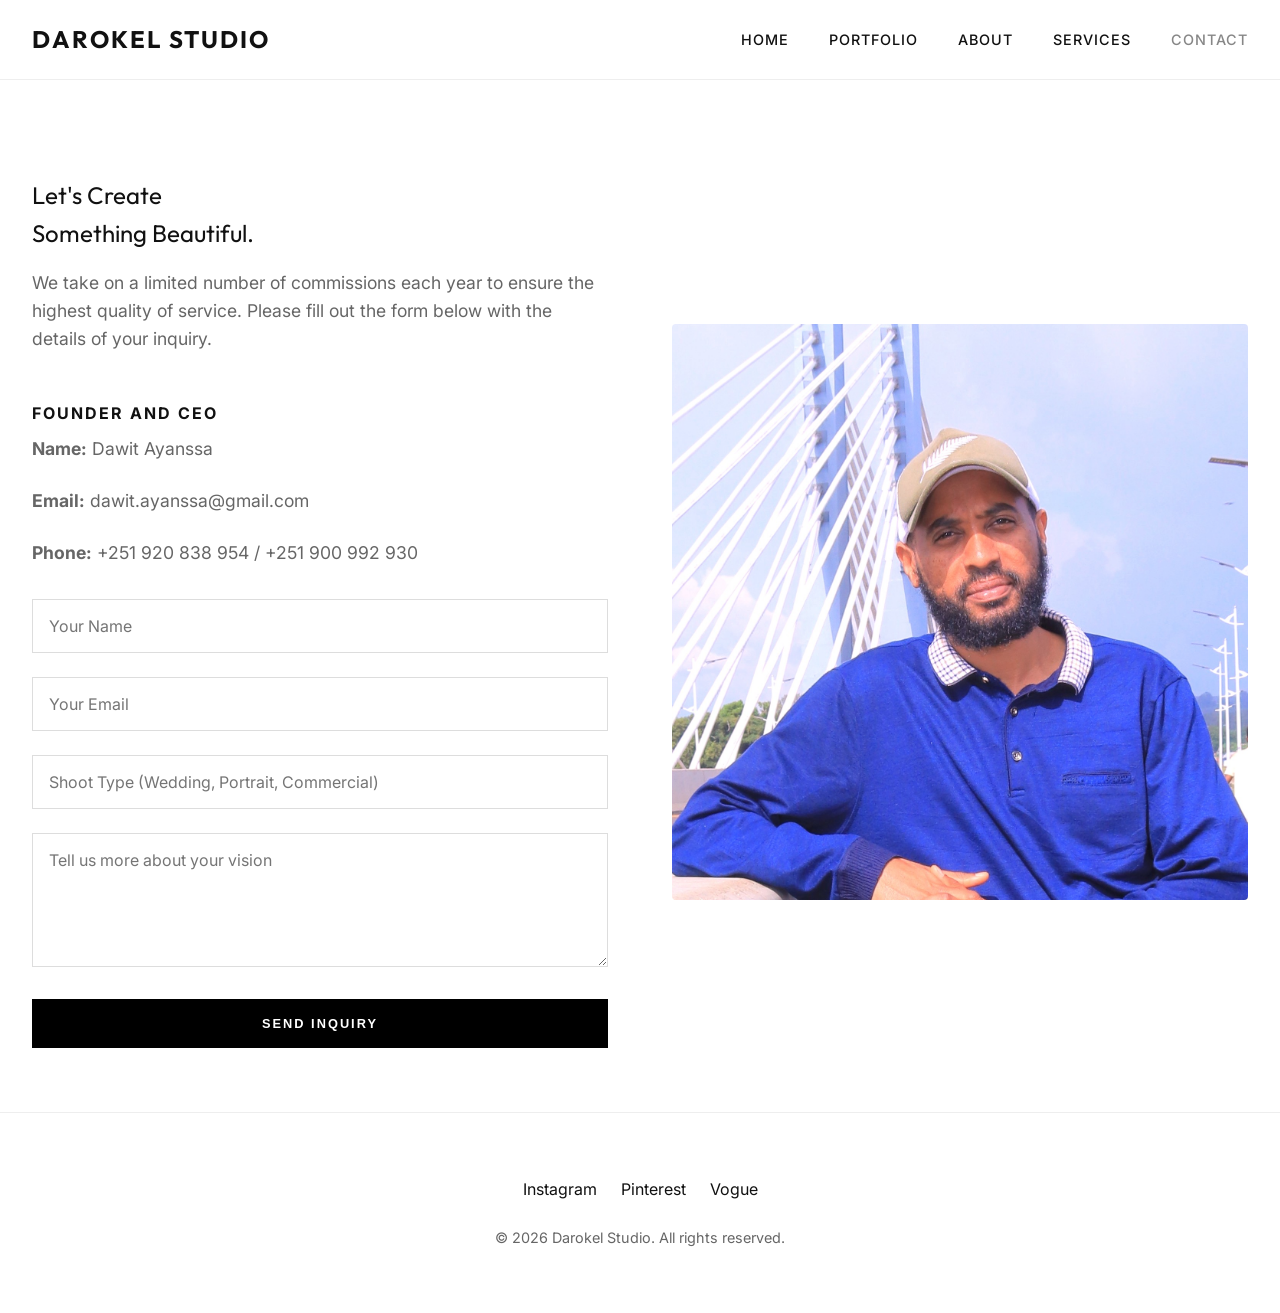
==== commit f5a35994: "update site" ====
--- a/contact.html
+++ b/contact.html
@@ -33,7 +33,8 @@
                     <p style="margin-top: 1rem;">We take on a limited number of commissions each year to ensure the highest quality of service. Please fill out the form below with the details of your inquiry.</p>
                     
                     <div style="margin-top: 3rem; margin-bottom: 2rem;">
-                        <h4 style="text-transform: uppercase; letter-spacing: 2px; margin-bottom: 0.5rem; font-family: var(--font-main);">Direct Contact</h4>
+                        <h4 style="text-transform: uppercase; letter-spacing: 2px; margin-bottom: 0.5rem; font-family: var(--font-main);">Founder and CEO</h4>
+                        <p><strong>Name:</strong> Dawit Ayanssa</p>
                         <p><strong>Email:</strong> dawit.ayanssa@gmail.com</p>
                         <p><strong>Phone:</strong> +251 920 838 954 / +251 900 992 930</p>
                     </div>
@@ -54,12 +55,9 @@
                         <button type="submit" class="btn">Send Inquiry</button>
                     </form>
                 </div>
-                <div class="split-img" style="display: grid; grid-template-columns: 1fr 1fr; gap: 1rem;">
+                <div class="split-img" style="display: grid; grid-template-columns: 1fr; gap: 1rem;">
                     <!-- Instagram Grid simulation -->
-                    <img src="images/portrait.png" alt="Instagram 1" style="aspect-ratio: 1/1;">
-                    <img src="images/wedding.png" alt="Instagram 2" style="aspect-ratio: 1/1;">
-                    <img src="images/event.png" alt="Instagram 3" style="aspect-ratio: 1/1;">
-                    <img src="images/commercial.png" alt="Instagram 4" style="aspect-ratio: 1/1;">
+                    <img src="images/dave.jpg" alt="Instagram 3" style="aspect-ratio: 1/1;">
                 </div>
             </div>
         </section>
--- a/css/style.css
+++ b/css/style.css
@@ -63,6 +63,8 @@
 .hero-content { position: relative; z-index: 2; text-align: center; max-width: 800px; }
 .hero-content h1 { font-size: 4.5rem; margin-bottom: 1.5rem; line-height: 1.1; letter-spacing: -2px;}
 .hero-content p { font-size: 1.2rem; color: var(--text-muted); margin-bottom: 2.5rem; font-weight: 300; max-width: 600px; margin-left: auto; margin-right: auto;}
+
+.featured-photo { width: 100%; max-width: 1100px; height: auto; display: block; margin: 2rem auto 0 auto; border-radius: 12px; box-shadow: 0 24px 60px rgba(0,0,0,0.12); }
 
 /* Dynamic Gallery Grid */
 .filters { display: flex; justify-content: center; gap: 2rem; margin-bottom: 3rem; flex-wrap: wrap; }
